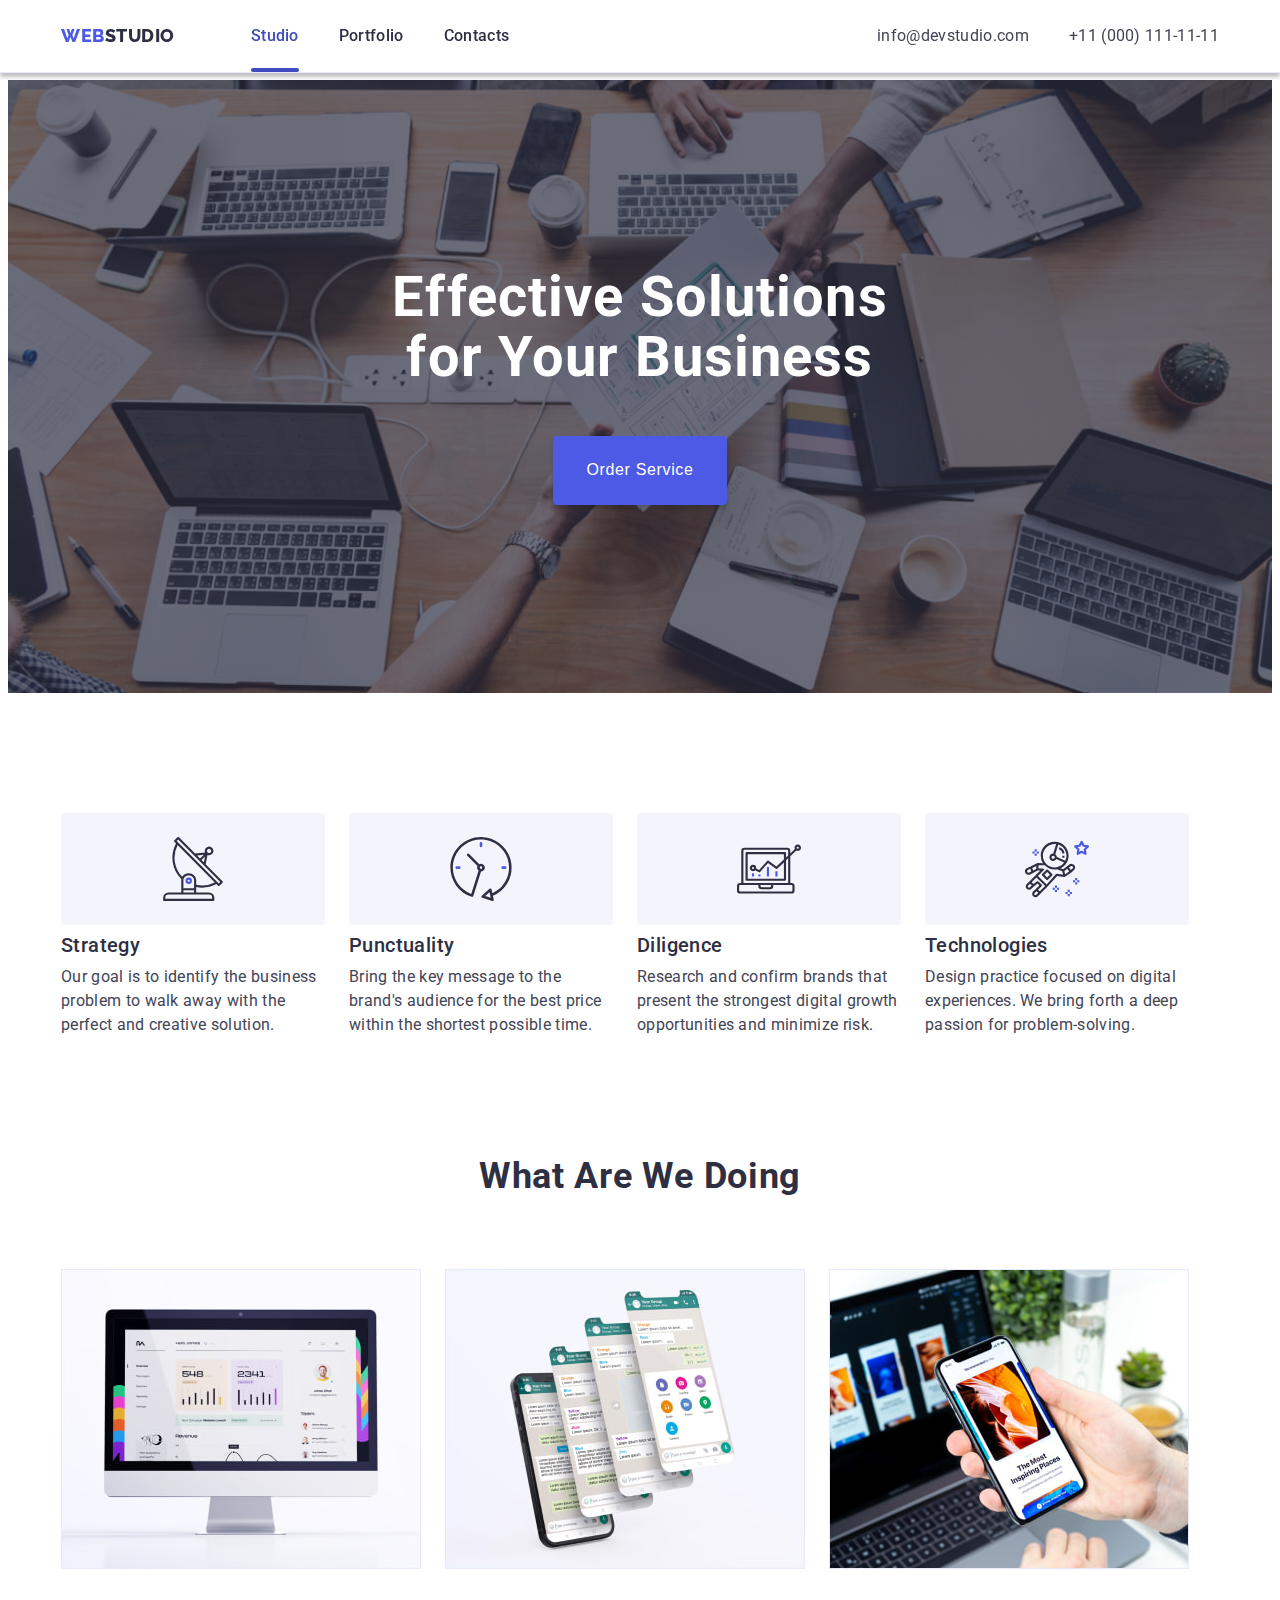
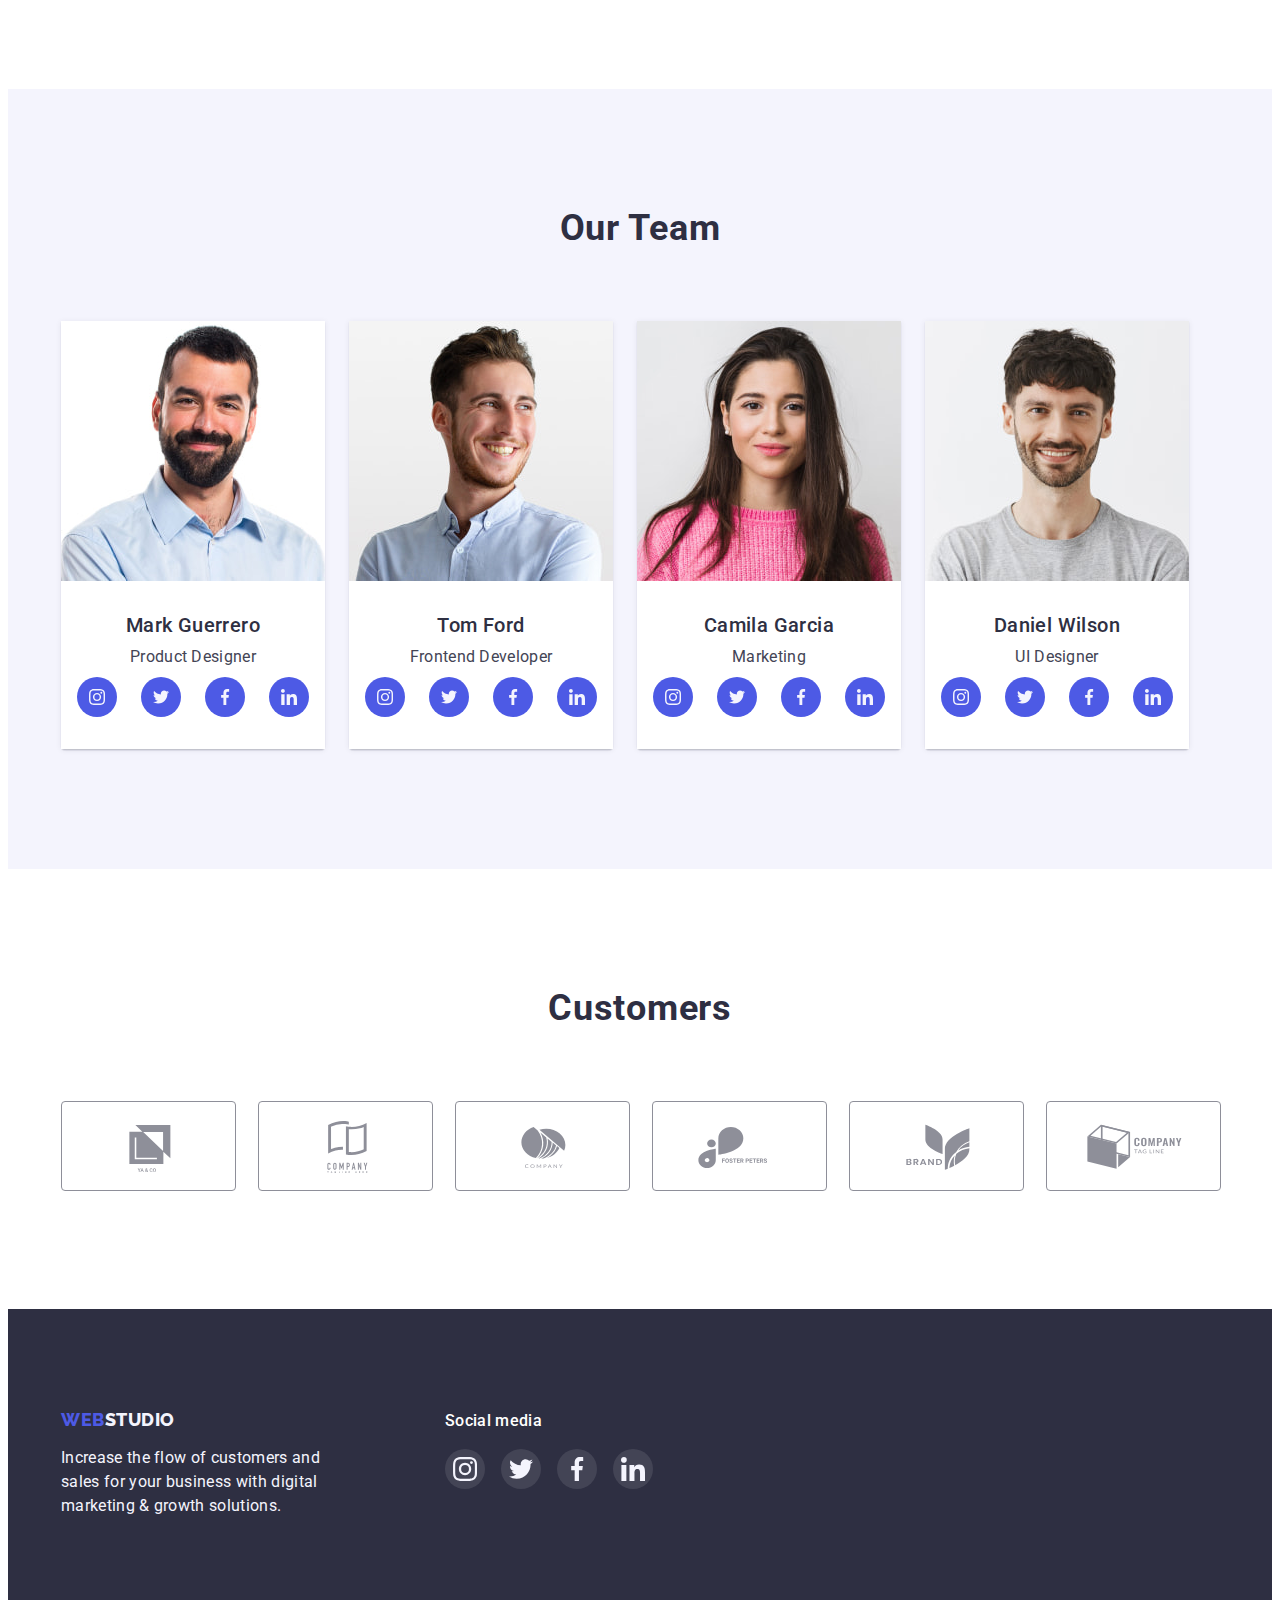
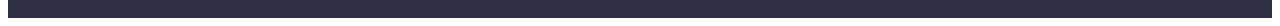
==== index.html @ 437fc079 "copy hw-05" ====
<!DOCTYPE html>
<html lang="en">

<head>
  <meta charset="UTF-8">
  <meta http-equiv="X-UA-Compatible" content="IE=edge">
  <meta name="viewport" content="width=device-width, initial-scale=1.0">
  <title>Web Studio</title>
  <link rel="preconnect" href="https://fonts.googleapis.com">
  <link rel="preconnect" href="https://fonts.gstatic.com" crossorigin>
  <link href="https://fonts.googleapis.com/css2?family=Raleway:wght@800&family=Roboto:wght@400;500;700;900&display=swap"
    rel="stylesheet">
  <link rel="stylesheet" href="https://cdnjs.cloudflare.com/ajax/libs/modern-normalize/1.1.0/modern-normalize.min.css"
    integrity="sha512-wpPYUAdjBVSE4KJnH1VR1HeZfpl1ub8YT/NKx4PuQ5NmX2tKuGu6U/JRp5y+Y8XG2tV+wKQpNHVUX03MfMFn9Q=="
    crossorigin="anonymous" referrerpolicy="no-referrer">
  <link rel="stylesheet" href="./css/styles.css">
</head>

<body>

  <!-- Header -->
  <header class="header main-shadow">
    <div class="header-wrap container">
      <nav class="header-nav">
        <a class="header-logo link" href="./index.html">Web<span class="header-logo-item">Studio</span></a>
        <ul class="header-list list">
          <li class="header-list-item"><a class="header-list-link link active" href="./index.html">Studio</a>
          </li>
          <li class="header-list-item"><a class="header-list-link link" href="./portfolio.html">Portfolio</a>
          </li>
          <li class="header-list-item"><a class="header-list-link link" href="">Contacts</a></li>
        </ul>
      </nav>
      <address class="header-address">
        <ul class="header-address-list list">
          <li class="header-address-item"><a class="header-address-link link"
              href="mailto:info@devstudio.com">info@devstudio.com</a></li>
          <li class="header-address-item"><a class="header-address-link link" href="tel:+110001111111">+11 (000)
              111-11-11</a>
          </li>
        </ul>
      </address>
    </div>
  </header>

  <!-- Main -->
  <main>

    <!-- Hero -->
    <section class="hero">
      <div class="container">
        <h1 class="hero-title">Effective Solutions for Your Business</h1>
        <button class="hero-btn" type="button" data-modal-open>Order Service</button>
      </div>
    </section>

    <!-- Features -->
    <section class="features">
      <div class="container">
        <h2 class="features-title vis-hidden">Features</h2>
        <ul class="features-list list">
          <li class="features-list-item">
            <div class="features-icon-wrap">
              <svg width="64" height="64" class="features-icon">
                <use href="./images/icons.svg#icon-antenna"></use>
              </svg>
            </div>
            <h3 class="features-list-title">Strategy</h3>
            <p class="features-list-text">Our goal is to identify the business problem to walk away with the perfect
              and creative solution.</p>
          </li>
          <li class="features-list-item">
            <div class="features-icon-wrap">
              <svg width="64" height="64" class="features-icon">
                <use href="./images/icons.svg#icon-clock"></use>
              </svg>
            </div>
            <h3 class="features-list-title">Punctuality</h3>
            <p class="features-list-text">Bring the key message to the brand's audience for the best price within
              the shortest possible time.</p>
          </li>
          <li class="features-list-item">
            <div class="features-icon-wrap">
              <svg width="64" height="64" class="features-icon">
                <use href="./images/icons.svg#icon-diagram"></use>
              </svg>
            </div>
            <h3 class="features-list-title">Diligence</h3>
            <p class="features-list-text">Research and confirm brands that present the strongest digital growth
              opportunities and minimize risk.</p>
          </li>
          <li class="features-list-item">
            <div class="features-icon-wrap">
              <svg width="64" height="64" class="features-icon">
                <use href="./images/icons.svg#icon-astronaut"></use>
              </svg>
            </div>
            <h3 class="features-list-title">Technologies</h3>
            <p class="features-list-text">Design practice focused on digital experiences. We bring forth a deep
              passion for problem-solving.</p>
          </li>
        </ul>
      </div>
    </section>

    <!-- WAWD -->
    <section class="wawd">
      <div class="container">
        <h2 class="wawd-title">What are we doing</h2>
        <ul class="wawd-list list">
          <li class="wawd-list-item"><img class="wawd-item-img" src="./images/computer.jpg" alt="computer" width="360">
          </li>
          <li class="wawd-list-item"><img class="wawd-item-img" src="./images/slides_screen.jpg" alt="slides_screen"
              width="360">
          </li>
          <li class="wawd-list-item"><img class="wawd-item-img" src="./images/phone.jpg" alt="phone" width="360"></li>
        </ul>
      </div>
    </section>

    <!-- Team -->
    <section class="team">
      <div class="container">
        <h2 class="team-title">Our Team</h2>
        <ul class="team-list list">
          <li class="team-item"><img class="team-item-img" src="./images/employee1.jpg" alt="employee1" width="264">
            <div class="team-item-wrap">
              <h3 class="team-item-title">Mark Guerrero</h3>
              <p class="team-item-text">Product Designer</p>
              <ul class="team-sn-list list">
                <li class="team-sn-item">
                  <a href="" class="team-sn-link link">
                    <svg width="16" height="16" class="team-sn-icon">
                      <use href="./images/icons.svg#icon-instagram"></use>
                    </svg>
                  </a>
                </li>
                <li class="team-sn-item">
                  <a href="" class="team-sn-link link">
                    <svg width="16" height="16" class="team-sn-icon">
                      <use href="./images/icons.svg#icon-twitter"></use>
                    </svg>
                  </a>
                </li>
                <li class="team-sn-item">
                  <a href="" class="team-sn-link link">
                    <svg width="16" height="16" class="team-sn-icon">
                      <use href="./images/icons.svg#icon-facebook"></use>
                    </svg>
                  </a>
                </li>
                <li class="team-sn-item">
                  <a href="" class="team-sn-link link">
                    <svg width="16" height="16" class="team-sn-icon">
                      <use href="./images/icons.svg#icon-linkedin"></use>
                    </svg>
                  </a>
                </li>
              </ul>
            </div>
          </li>
          <li class="team-item"><img class="team-item-img" src="./images/employee2.jpg" alt="employee2" width="264">
            <div class="team-item-wrap">
              <h3 class="team-item-title">Tom Ford</h3>
              <p class="team-item-text">Frontend Developer</p>
              <ul class="team-sn-list list">
                <li class="team-sn-item">
                  <a href="" class="team-sn-link link">
                    <svg width="16" height="16" class="team-sn-icon">
                      <use href="./images/icons.svg#icon-instagram"></use>
                    </svg>
                  </a>
                </li>
                <li class="team-sn-item">
                  <a href="" class="team-sn-link link">
                    <svg width="16" height="16" class="team-sn-icon">
                      <use href="./images/icons.svg#icon-twitter"></use>
                    </svg>
                  </a>
                </li>
                <li class="team-sn-item">
                  <a href="" class="team-sn-link link">
                    <svg width="16" height="16" class="team-sn-icon">
                      <use href="./images/icons.svg#icon-facebook"></use>
                    </svg>
                  </a>
                </li>
                <li class="team-sn-item">
                  <a href="" class="team-sn-link link">
                    <svg width="16" height="16" class="team-sn-icon">
                      <use href="./images/icons.svg#icon-linkedin"></use>
                    </svg>
                  </a>
                </li>
              </ul>
            </div>
          </li>
          <li class="team-item"><img class="team-item-img" src="./images/employee3.jpg" alt="employee3" width="264">
            <div class="team-item-wrap">
              <h3 class="team-item-title">Camila Garcia</h3>
              <p class="team-item-text">Marketing</p>
              <ul class="team-sn-list list">
                <li class="team-sn-item">
                  <a href="" class="team-sn-link link">
                    <svg width="16" height="16" class="team-sn-icon">
                      <use href="./images/icons.svg#icon-instagram"></use>
                    </svg>
                  </a>
                </li>
                <li class="team-sn-item">
                  <a href="" class="team-sn-link link">
                    <svg width="16" height="16" class="team-sn-icon">
                      <use href="./images/icons.svg#icon-twitter"></use>
                    </svg>
                  </a>
                </li>
                <li class="team-sn-item">
                  <a href="" class="team-sn-link link">
                    <svg width="16" height="16" class="team-sn-icon">
                      <use href="./images/icons.svg#icon-facebook"></use>
                    </svg>
                  </a>
                </li>
                <li class="team-sn-item">
                  <a href="" class="team-sn-link link">
                    <svg width="16" height="16" class="team-sn-icon">
                      <use href="./images/icons.svg#icon-linkedin"></use>
                    </svg>
                  </a>
                </li>
              </ul>
            </div>
          </li>
          <li class="team-item"><img class="team-item-img" src="./images/employee4.jpg" alt="employee4" width="264">
            <div class="team-item-wrap">
              <h3 class="team-item-title">Daniel Wilson</h3>
              <p class="team-item-text">UI Designer</p>
              <ul class="team-sn-list list">
                <li class="team-sn-item">
                  <a href="" class="team-sn-link link">
                    <svg width="16" height="16" class="team-sn-icon">
                      <use href="./images/icons.svg#icon-instagram"></use>
                    </svg>
                  </a>
                </li>
                <li class="team-sn-item">
                  <a href="" class="team-sn-link link">
                    <svg width="16" height="16" class="team-sn-icon">
                      <use href="./images/icons.svg#icon-twitter"></use>
                    </svg>
                  </a>
                </li>
                <li class="team-sn-item">
                  <a href="" class="team-sn-link link">
                    <svg width="16" height="16" class="team-sn-icon">
                      <use href="./images/icons.svg#icon-facebook"></use>
                    </svg>
                  </a>
                </li>
                <li class="team-sn-item">
                  <a href="" class="team-sn-link link">
                    <svg width="16" height="16" class="team-sn-icon">
                      <use href="./images/icons.svg#icon-linkedin"></use>
                    </svg>
                  </a>
                </li>
              </ul>
            </div>
          </li>
        </ul>
      </div>
    </section>

    <!-- Customers -->
    <section class="customers">
      <div class="container">
        <h2 class="customers-title">Customers</h2>
        <ul class="customers-list list">
          <li class="customers-item">
            <a href="" class="customers-link link">
              <svg width="104" height="56" class="customers-icon">
                <use href="./images/icons.svg#icon-customer1"></use>
              </svg>
            </a>
          </li>
          <li class="customers-item">
            <a href="" class="customers-link link">
              <svg width="104" height="56" class="customers-icon">
                <use href="./images/icons.svg#icon-customer2"></use>
              </svg>
            </a>
          </li>
          <li class="customers-item">
            <a href="" class="customers-link link">
              <svg width="104" height="56" class="customers-icon">
                <use href="./images/icons.svg#icon-customer3"></use>
              </svg>
            </a>
          </li>
          <li class="customers-item">
            <a href="" class="customers-link link">
              <svg width="104" height="56" class="customers-icon">
                <use href="./images/icons.svg#icon-customer4"></use>
              </svg>
            </a>
          </li>
          <li class="customers-item">
            <a href="" class="customers-link link">
              <svg width="104" height="56" class="customers-icon">
                <use href="./images/icons.svg#icon-customer5"></use>
              </svg>
            </a>
          </li>
          <li class="customers-item">
            <a href="" class="customers-link link">
              <svg width="104" height="56" class="customers-icon">
                <use href="./images/icons.svg#icon-customer6"></use>
              </svg>
            </a>
          </li>
        </ul>
      </div>
    </section>
  </main>

  <!-- Footer -->
  <footer class="footer">
    <div class="container footer-container">
      <div class="footer-wrap">
        <a class="footer-logo link" href="./index.html">Web<span class="footer-logo-item">Studio</span></a>
        <p class="footer-text">Increase the flow of customers and sales for your business with digital marketing &
          growth
          solutions.</p>
      </div>
      <div class="footer-sn">
        <p class="footer-sn-title">Social media</p>
        <ul class="footer-sn-list list">
          <li class="footer-sn-item">
            <a href="" class="footer-sn-link link">
              <svg width="24" height="24" class="footer-sn-icon">
                <use href="./images/icons.svg#icon-instagram"></use>
              </svg>
            </a>
          </li>
          <li class="footer-sn-item">
            <a href="" class="footer-sn-link link">
              <svg width="24" height="24" class="footer-sn-icon">
                <use href="./images/icons.svg#icon-twitter"></use>
              </svg>
            </a>
          </li>
          <li class="footer-sn-item">
            <a href="" class="footer-sn-link link">
              <svg width="24" height="24" class="footer-sn-icon">
                <use href="./images/icons.svg#icon-facebook"></use>
              </svg>
            </a>
          </li>
          <li class="footer-sn-item">
            <a href="" class="footer-sn-link link">
              <svg width="24" height="24" class="footer-sn-icon">
                <use href="./images/icons.svg#icon-linkedin"></use>
              </svg>
            </a>
          </li>
        </ul>
      </div>
    </div>
  </footer>

  <!-- Modal -->
  <div class="backdrop is-hidden" data-modal>
    <div class="modal">
      <button type="button" class="close-btn" data-modal-close>
        <svg width="8" height="8" class="close-btn-icon">
          <use href="./images/icons.svg#icon-close-btn"></use>
        </svg>
      </button>
    </div>
  </div>
  <script src="./js/modal.js"></script>
</body>

</html>
---- css/styles.css ----
:root {
    --color-iris: #4d5ae5;
    --color-ocean: #404bbf;
    --color-green: #31d0aa;
    --color-slate: #434455;
    --color-light-slate: #8e8f99;
    --color-cornflower: #e7e9fc;
    --color-cloud: #f4f4fd;
    --color-grey: #2e2f42;
    --color-white: #ffffff;
    --color-dairy: #fcfcfc;
    --tr-duration: 250ms;
    --tr-timing-function: cubic-bezier(0.4, 0, 0.2, 1);
}

/*------------Patterns-----------*/
h1, h2, h3, h4, h5, p {
    margin: 0;
}

ul {
    padding-left: 0;
    margin: 0;
}

img {
    display: block;
    max-width: 100%;
    height: auto;
}

body {
    font-family: 'Roboto', sans-serif;
    color: var(--color-slate);
    padding-top: 72px
}

.link {
    text-decoration: none;
}

.list {
    list-style: none;
}

.main-shadow {
    box-shadow: 0px 4px 4px rgba(0, 0, 0, 0.25);
}

.container {
    max-width: 1158px;
    padding-left: 15px;
    padding-right: 15px;
    margin-left: auto;
    margin-right: auto;
}

.vis-hidden {
    position: absolute;
    width: 1px;
    height: 1px;
    margin: -1px;
    border: 0;
    padding: 0;
    white-space: nowrap;
    clip-path: inset(100%);
    clip: rect(0 0 0 0);
    overflow: hidden;
}

.section {
    padding-top: 120px;
    padding-bottom: 120px;
}

/*----------Header----------*/
.header {
    border-bottom: 1px solid var(--color-cornflower);
    position: fixed;
    width: 100%;
    min-height: 72px;
    top: 0;
    left: 0;
    z-index: 99;
    background-color: var(--color-white);
}

.header-wrap {
    display: flex;
    justify-content: space-between;
    align-items: center;
}

.header-nav {
    display: flex;
    align-items: center;
}

.header-logo,
.footer-logo {
    font-family: 'Raleway', sans-serif;
    font-style: normal;
    font-weight: 800;
    font-size: 18px;
    line-height: 1.17;
    letter-spacing: 0.03em;
    text-transform: uppercase;
    color: var(--color-iris);
}

.header-logo {
    margin-right: 76px;
    padding-top: 24px;
    padding-bottom: 24px;
}

.header-logo-item {
    color: var(--color-grey);
}

.header-list {
    display: flex;
    gap: 40px;    
}

.header-list-link {
    position: relative;
    display: block;
    padding-top: 24px;
    padding-bottom: 24px;    
    font-weight: 500;
    font-size: 16px;
    line-height: 1.5;
    letter-spacing: 0.02em;
    color: var(--color-grey);
    transition: color var(--tr-duration) var(--tr-timing-function);
}

.header-list-link:hover,
.header-list-link:focus,
.header-address-link:hover,
.header-address-link:focus {
    color: var(--color-ocean);
}

.active {
    color: var(--color-ocean);
}

.active::after {
    content: "";
    position: absolute;
    display: block;
    margin-top: 20px;
    width: 100%;
    height: 4px;
    border-radius: 2px;
    background-color: var(--color-ocean);
}

.header-address {
    font-style: normal
}

.header-address-list {
    display: flex;
    margin-right: auto;
}

.header-address-item:not(:last-child) {
    margin-right: 40px;
}

.header-address-link {
    padding-top: 24px;
    padding-bottom: 24px;
    font-weight: 400;
    font-size: 16px;
    line-height: 1.5;
    letter-spacing: 0.02em;
    color: var(--color-slate);
    transition: color var(--tr-duration) var(--tr-timing-function);
}

/*----------Buttons----------*/
.hero-btn,
.filter-btn {
    font-style: normal;
    font-weight: 500;
    font-size: 16px;
    line-height: 1.5;    
    letter-spacing: 0.04em;
    cursor: pointer;
    border-radius: 4px;
}

.hero-btn {
    padding: 16px 32px;
    min-width: 169px;
    min-height: 69px;
    color: var(--color-white);
    background-color: var(--color-iris);
    box-shadow: 0px 4px 4px rgba(0, 0, 0, 0.15);
    border: 1px solid transparent;
    transition: background-color var(--tr-duration) var(--tr-timing-function);
}

.hero-btn:hover,
.hero-btn:focus {
    background-color: var(--color-ocean);
}

.filter-btn {
    color: var(--color-iris);
    background-color: var(--color-cloud);
    border: 1px solid var(--color-cornflower);
    padding: 12px 24px;
    transition-property: color, background-color, box-shadow, border-color;
    transition-duration: var(--tr-duration);
    transition-timing-function: var(--tr-timing-function);
}

.filter-btn:hover,
.filter-btn:focus {
    color: var(--color-white);
    background-color: var(--color-ocean);
    box-shadow: 0px 3px 1px rgba(0, 0, 0, 0.1), 0px 2px 1px rgba(0, 0, 0, 0.08), 0px 2px 2px rgba(0, 0, 0, 0.12);
    border-color: var(--color-ocean);
}

/*----------Hero----------*/

.hero {
    padding-top: 188px;
    padding-bottom: 188px;
    text-align: center;
    max-width: 1440px;
    margin-left: auto;
    margin-right: auto;
    background-color: var(--color-grey);    
    background-image: linear-gradient(rgba(46, 47, 66, 0.7),
    rgba(46, 47, 66, 0.7)), url(../images/people-office.jpg);
    background-repeat: no-repeat;
    background-position: center;
    background-size: cover;
}

.hero-title {
    margin: auto;
    margin-bottom: 48px;   
    max-width: 496px;
    max-height: 120px;
    font-size: 56px;
    line-height: 1.07;
    letter-spacing: 0.02em;
    color: var(--color-white);
}

/*----------Features----------*/
.features {
    padding-top: 120px;
    padding-bottom: 120px;
}

.features-list {
    display: flex;
}

.features-list-item:not(:last-child) {
    margin-right: 24px;
}

.features-icon-wrap {
    height: 112px;
    margin-bottom: 8px;
    background-color: var(--color-cloud);
    border-radius: 4px;
    display: flex;
    align-items: center;
    justify-content: center;
}

.features-list-title {
    margin-bottom: 8px;
    font-weight: 500;
    font-size: 20px;
    line-height: 1.2;
    letter-spacing: 0.02em;
    color: var(--color-grey);
}

.features-list-text {
    max-width: 264px;
    font-size: 16px;
    line-height: 1.5;
    letter-spacing: 0.02em;
}

/*----------WAWD----------*/
.wawd-title,
.team-title,
.customers-title {
    margin-bottom: 72px;
    font-size: 36px;
    line-height: 1.11;
    text-align: center;
    letter-spacing: 0.02em;
    text-transform: capitalize;
    color: var(--color-grey);
}

.wawd {
    padding-bottom: 120px;
}

.wawd-list {
    display: flex;
}

.wawd-list-item:not(:last-child) {
    margin-right: 24px;
}

/*----------Team----------*/
.team {
    padding-top: 120px;
    padding-bottom: 120px;
    background-color: var(--color-cloud);    
}

.team-list {
    display: flex;
}

.team-item {
    box-shadow: 0px 1px 6px rgba(46, 47, 66, 0.08), 0px 1px 1px rgba(46, 47, 66, 0.16), 0px 2px 1px rgba(46, 47, 66, 0.08);
    border-radius: 0px 0px 4px 4px;
}
.team-item:not(:last-child) {
    margin-right: 24px;
}

.team-item-wrap {
    padding: 32px 0;
    background-color: var(--color-white);
}

.team-item-title {
    margin-bottom: 8px;

    font-weight: 500;
    font-size: 20px;
    line-height: 1.2;
    text-align: center;
    letter-spacing: 0.02em;
    color: var(--color-grey);
}

.team-item-text {
    font-size: 16px;
    line-height: 1.5;
    text-align: center;
    letter-spacing: 0.02em;
    margin-bottom: 8px;
}

.team-sn-list {
    display: flex;
    justify-content: center;
    gap: 24px;
}

.team-sn-item {
    width: 40px;
    height: 40px;
}

.team-sn-link {
    width: 100%;
    height: 100%;
    border-radius: 50%;
    background-color: var(--color-iris);
    display: flex;
    align-items: center;
    justify-content: center;
    color: var(--color-cloud);
    transition: background-color var(--tr-duration) var(--tr-timing-function);
}

.team-sn-link:hover,
.team-sn-link:focus {
    background-color: var(--color-ocean)
}

.team-sn-icon {
    fill: currentColor;
}

/*----------Customers----------*/
.customers {
    padding-top: 120px;
    padding-bottom: 120px;
}

.customers-list {
    display: flex;
    justify-content: center;
    gap: 24px;
}

.customers-item {
    width: calc((100% - 120px) / 6);
    height: 88px;
}

.customers-link {
    width: 100%;
    height: 100%;
    display: flex;
    align-items: center;
    justify-content: center;    
    border: 1px solid var(--color-light-slate);
    border-radius: 4px;
    color: var(--color-light-slate);
    transition: border-color var(--tr-duration) var(--tr-timing-function);
}

.customers-link:hover,
.customers-link:focus {
    border-color: var(--color-ocean);
} 
.customers-link .customers-icon {
    transition: color var(--tr-duration) var(--tr-timing-function);
}

.customers-link:hover .customers-icon, 
.customers-link:focus .customers-icon {
    color: var(--color-ocean)
}

.customers-icon {
    fill: currentColor;
}

/*----------Portfolio----------*/
.portfolio {  
    padding-top: 96px;
    padding-bottom: 120px;
}

.portfolio-filter-list {
    display: flex;
    justify-content: center;
    margin-bottom: 72px;
}

.portfolio-filter-item:not(:last-child) {
    margin-right: 24px;
}

.portfolio-list {
    display: flex;
    flex-wrap: wrap;
    column-gap: 24px;
    row-gap: 48px;
}

.portfolio-item {
    width: calc((100% - 48px) / 3);
    background-color: var(--color-white);
    
}
.portfolio-item-link {
    display: block;

    transition: box-shadow var(--tr-duration) var(--tr-timing-function);
    
}

.portfolio-item-link:hover,
.portfolio-item-link:focus {
    box-shadow: 0px 1px 6px rgba(46, 47, 66, 0.08),
    0px 1px 1px rgba(46, 47, 66, 0.16),
    0px 2px 1px rgba(46, 47, 66, 0.08);
}

.portfolio-cover-wrap {
    position: relative;
    overflow: hidden;
}

.portfolio-item-link:hover .portfolio-cover-text-wrap {
    transform: translateY(0);    
}

.portfolio-cover-text-wrap{
    position: absolute;
    top: 0;
    left: 0;
    padding-top: 40px;
    padding-right: 32px;
    padding-left: 32px;
    width: 100%;
    height: 100%;
    background-color: var(--color-iris);
    transform: translateY(100%);
    transition: transform var(--tr-duration) var(--tr-timing-function);
}
.portfolio-cover-text {
    font-weight: 400;
    font-size: 16px;
    line-height: 1.5;
    letter-spacing: 0.02em;
    color: var(--color-cloud);
}

.portfolio-item-wrap {
    padding: 32px 16px;
    border-left: 1px solid var(--color-cornflower);
    border-right: 1px solid var(--color-cornflower);
    border-bottom: 1px solid var(--color-cornflower);
}

.portfolio-item-title {
    margin-bottom: 8px;
    font-weight: 500;
    font-size: 20px;
    line-height: 1.2;
    letter-spacing: 0.02em;
    color: var(--color-grey);
}

.portfolio-item-text {
    font-size: 16px;
    line-height: 1.5;
    letter-spacing: 0.02em;
    color: var(--color-slate);
}

/*----------Footer----------*/
.footer {    
    background-color: var(--color-grey);
    padding: 100px 0;
}
.footer-container {
    display: flex;
}

.footer-wrap {
    max-width: 264px;
    margin-right: 120px;
}

.footer-logo-item {
    color: var(--color-cloud);
}

.footer-text {
    margin-top: 16px;
    font-size: 16px;
    line-height: 1.5;
    letter-spacing: 0.02em;
    color: var(--color-cloud);
}

.footer-sn-title {
    margin-bottom: 16px;
    font-weight: 500;
    font-size: 16px;
    line-height: 1.5;
    letter-spacing: 0.02em;
    color: var(--color-white);
}

.footer-sn-list {
    display: flex;
    justify-content: center;
    gap: 16px;
}

.footer-sn-item {
    width: 40px;
    height: 40px;
}

.footer-sn-link {
    width: 100%;
    height: 100%;
    border-radius: 50%;
    background-color: rgba(255, 255, 255, 0.1);;
    display: flex;
    align-items: center;
    justify-content: center;
    color: var(--color-cloud);

    transition: background-color var(--tr-duration) var(--tr-timing-function);
}

.footer-sn-link:hover,
.footer-sn-link:focus {
    background-color: var(--color-green)
}

.footer-sn-icon {
    fill: currentColor;
}

/*----------Modal----------*/
.backdrop {
    position: fixed;
    z-index: 100;
    top: 0;
    width: 100%;
    height: 100%;
    opacity: 1;
    background-color: rgba(46, 47, 66, 0.4);
    transition: opacity var(--tr-duration) var(--tr-timing-function),
    visibility var(--tr-duration) var(--tr-timing-function);
}
.modal {
    width: 408px;
    min-height: 576px;
    background-color: var(--color-dairy);
    box-shadow: 0px 1px 1px rgba(0, 0, 0, 0.14), 0px 1px 3px rgba(0, 0, 0, 0.12), 0px 2px 1px rgba(0, 0, 0, 0.2);
    border-radius: 4px;
    padding: 24px;
    position: relative;
    top: 50%;
    left: 50%;
    transform: translate(-50%, -50%) scale(1);
    transition: transform var(--tr-duration) var(--tr-timing-function);
}

.backdrop.is-hidden .modal {
    transform: translate(-50%, -50%) scale(0);
}

.close-btn {
    display: flex;
    align-items: center;
    justify-content: center;
    position: absolute;
    width: 24px;
    height: 24px;
    right: 24px;
    top: 24px;
    background-color: var(--color-cornflower);
    border: 1px solid rgba(0, 0, 0, 0.1);
    border-radius: 50%;
    cursor: pointer;
    transition: backgroundcolor var(--tr-duration) var(--tr-timing-function);
}
.close-btn:hover,
.close-btn:focus {
    background-color: var(--color-ocean);
}

.is-hidden{
    opacity: 0;
    visibility: hidden;
    pointer-events: none;
}
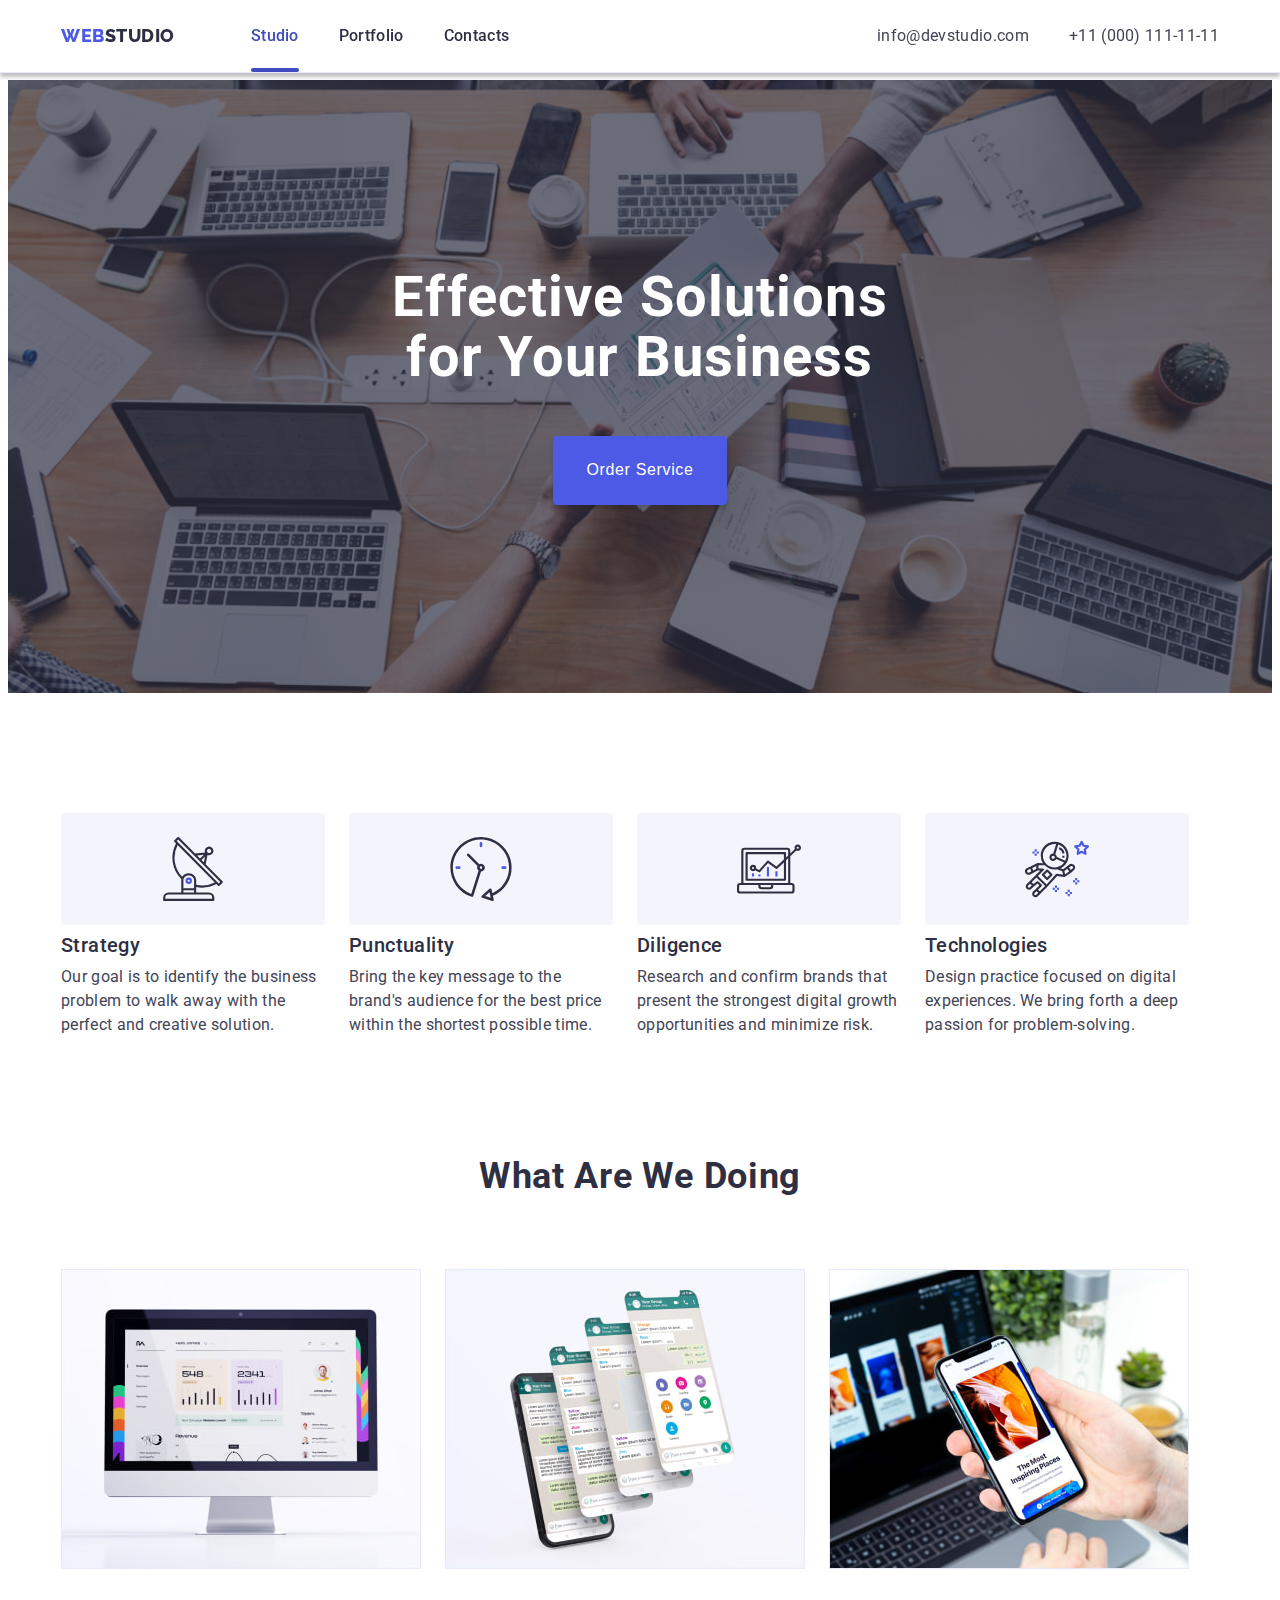
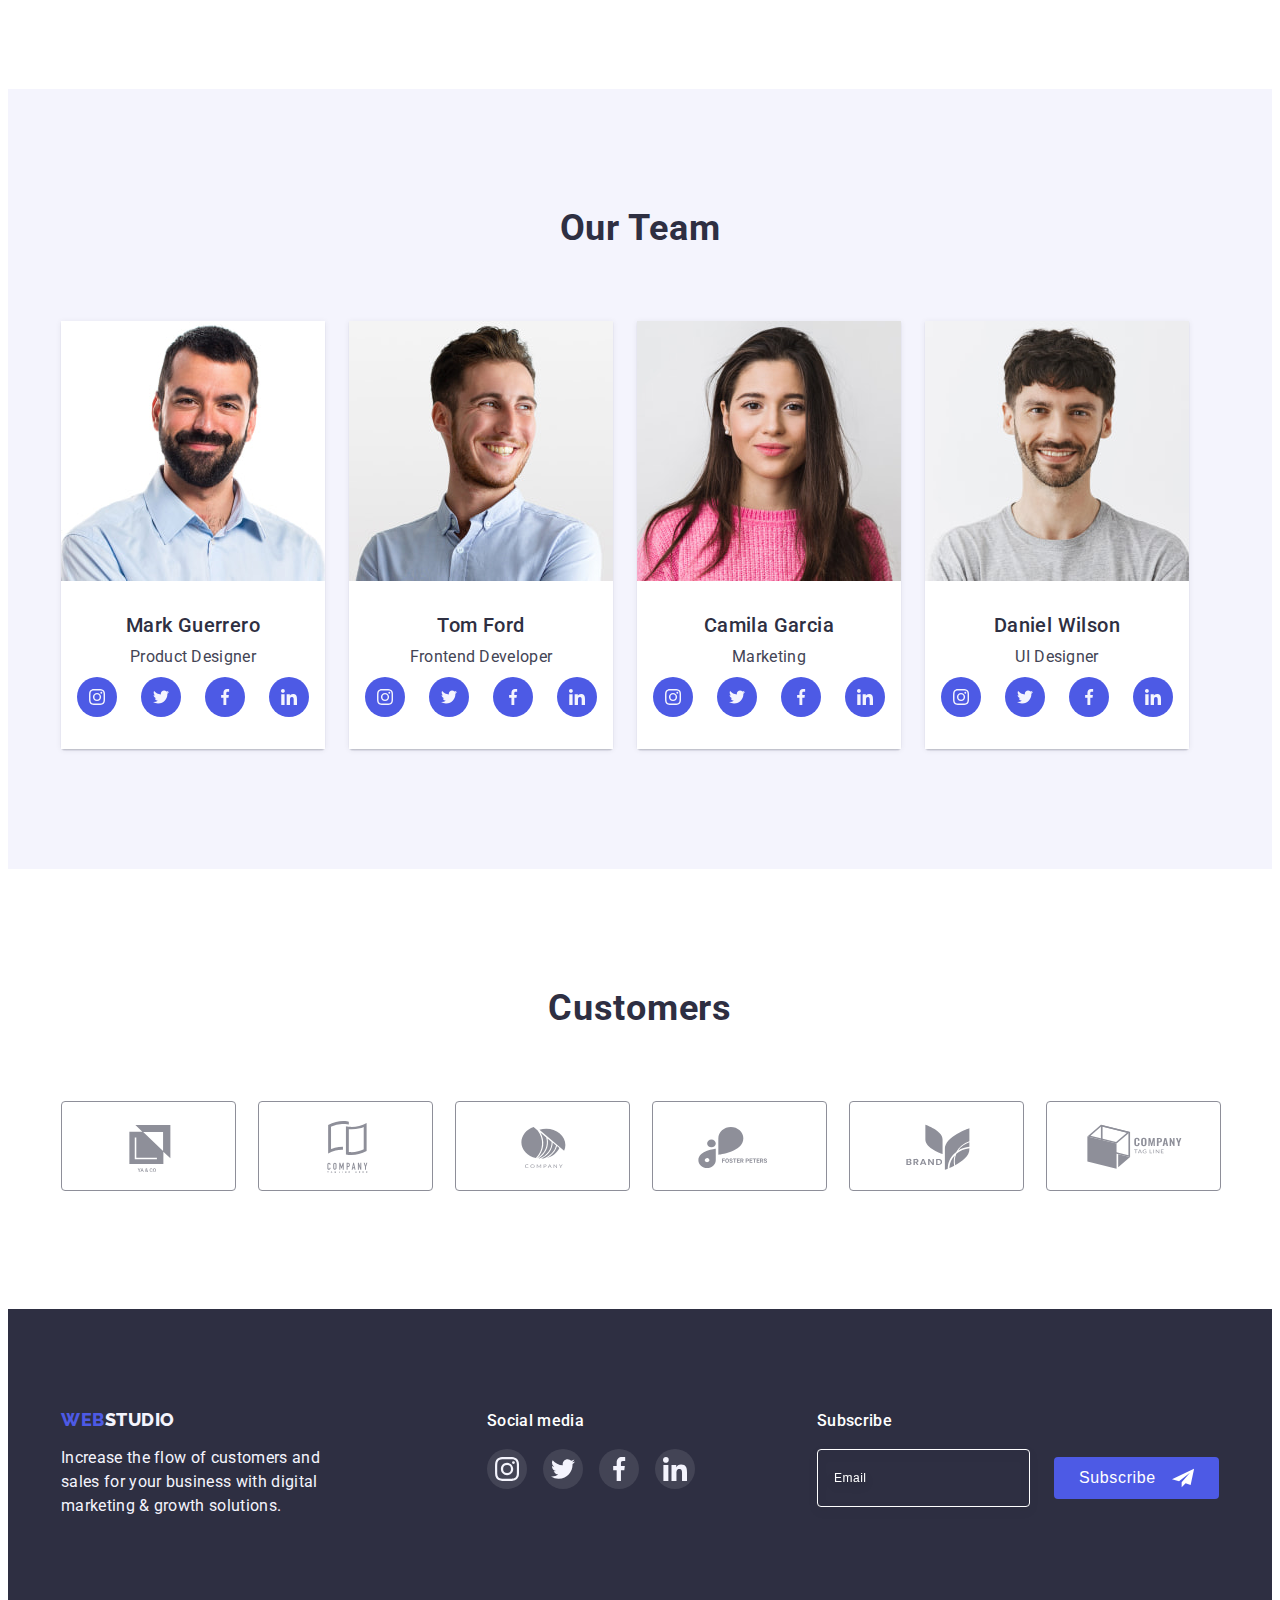
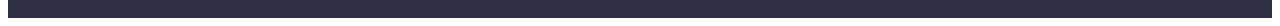
==== commit a49cd71b: "adding modal and footer inputs" ====
--- a/index.html
+++ b/index.html
@@ -365,6 +365,17 @@
           </li>
         </ul>
       </div>
+      <div class="footer-subs">
+        <p class="footer-subs-title">Subscribe</p>
+        <form class="footer-form">
+          <input type="email" class="footer-input" name="user_email" placeholder="Email" required>
+          <button type="submit" class="subs-btn">Subscribe
+            <svg class="footer-icon" width="24" height="24">
+              <use href="./images/icons.svg#icon-subscribe"></use>
+            </svg>
+          </button>
+        </form>
+      </div>
     </div>
   </footer>
 
@@ -376,6 +387,59 @@
           <use href="./images/icons.svg#icon-close-btn"></use>
         </svg>
       </button>
+      <p class="modal-title">Leave your contacts and we will call you back</p>
+      <form class="modal-form">
+        <div class="modal-field">
+          <label class="modal-label">
+            <span class="modal-label-text">Name</span>
+            <div class="modal-input-wrap">
+              <input type="text" class="modal-input" name="user_name" required minlength="2" maxlength="50">
+              <svg class="modal-input-icon person" width="18" height="18">
+                <use href="./images/icons.svg#icon-person"></use>
+              </svg>
+            </div>
+          </label>
+        </div>
+        <div class="modal-field">
+          <label class="modal-label">
+            <span class="modal-label-text">Phone</span>
+            <div class="modal-input-wrap">
+              <input type="tel" class="modal-input" name="user_phone" required>
+              <svg class="modal-input-icon" width="18" height="24">
+                <use href="./images/icons.svg#icon-phone"></use>
+              </svg>
+            </div>
+          </label>
+        </div>
+        <div class="modal-field">
+          <label class="modal-label">
+            <span class="modal-label-text">Email</span>
+            <div class="modal-input-wrap">
+              <input type="email" class="modal-input" name="user_email" required>
+              <svg class="modal-input-icon" width="18" height="24">
+                <use href="./images/icons.svg#icon-email"></use>
+              </svg>
+            </div>
+          </label>
+        </div>
+        <div class="modal-field-textarea">
+          <label class="modal-label">
+            <span class="modal-label-text">Comment</span>
+            <textarea class="modal-textarea" name="user_comment" placeholder="Text input"></textarea>
+          </label>
+        </div>
+        <div class="modal-field-check">
+          <input class="modal-input-check vis-hidden" id="privacy" name="user-privacy" type="checkbox" value="true" />
+          <label class="modal-label check-text" for="privacy">
+            <span>
+              <svg class="check-icon" width="10" height="8">
+                <use href="./images/icons.svg#icon-check"></use>
+              </svg>
+            </span> I accept the terms and conditions of the <a href="" class="modal-check-link">Privacy
+              Policy</a></label>
+        </div>
+        <button type="submit" class="send-btn">Send</button>
+      </form>
     </div>
   </div>
   <script src="./js/modal.js"></script>
--- a/css/styles.css
+++ b/css/styles.css
@@ -184,7 +184,9 @@
 
 /*----------Buttons----------*/
 .hero-btn,
-.filter-btn {
+.filter-btn,
+.send-btn,
+.subs-btn {
     font-style: normal;
     font-weight: 500;
     font-size: 16px;
@@ -192,21 +194,25 @@
     letter-spacing: 0.04em;
     cursor: pointer;
     border-radius: 4px;
-}
-
-.hero-btn {
-    padding: 16px 32px;
-    min-width: 169px;
-    min-height: 69px;
     color: var(--color-white);
     background-color: var(--color-iris);
+    padding: 16px 32px;
+}
+
+.hero-btn {
+    min-width: 169px;
+    min-height: 69px;    
     box-shadow: 0px 4px 4px rgba(0, 0, 0, 0.15);
     border: 1px solid transparent;
     transition: background-color var(--tr-duration) var(--tr-timing-function);
 }
 
 .hero-btn:hover,
-.hero-btn:focus {
+.hero-btn:focus,
+.send-btn:hover,
+.send-btn:focus,
+.subs-btn:hover,
+.subs-btn:focus {
     background-color: var(--color-ocean);
 }
 
@@ -226,6 +232,37 @@
     background-color: var(--color-ocean);
     box-shadow: 0px 3px 1px rgba(0, 0, 0, 0.1), 0px 2px 1px rgba(0, 0, 0, 0.08), 0px 2px 2px rgba(0, 0, 0, 0.12);
     border-color: var(--color-ocean);
+}
+
+.close-btn {
+    display: flex;
+    align-items: center;
+    justify-content: center;
+    position: absolute;
+    width: 24px;
+    height: 24px;
+    right: 24px;
+    top: 24px;
+    background-color: var(--color-cornflower);
+    border: 1px solid rgba(0, 0, 0, 0.1);
+    border-radius: 50%;
+    cursor: pointer;
+    transition: background-color var(--tr-duration) var(--tr-timing-function);
+}
+
+.close-btn:hover,
+.close-btn:focus {
+    background-color: var(--color-ocean);
+}
+
+.send-btn {
+    min-height: 56px;
+    min-width: 169px;
+    display: block;
+    margin: 0 auto;
+    box-shadow: 0px 4px 4px rgba(0, 0, 0, 0.15);
+    border: 1px solid transparent;
+    transition: background-color var(--tr-duration) var(--tr-timing-function);
 }
 
 /*----------Hero----------*/
@@ -544,6 +581,7 @@
 }
 .footer-container {
     display: flex;
+    justify-content: space-between;
 }
 
 .footer-wrap {
@@ -563,7 +601,8 @@
     color: var(--color-cloud);
 }
 
-.footer-sn-title {
+.footer-sn-title,
+.footer-subs-title {
     margin-bottom: 16px;
     font-weight: 500;
     font-size: 16px;
@@ -592,7 +631,6 @@
     align-items: center;
     justify-content: center;
     color: var(--color-cloud);
-
     transition: background-color var(--tr-duration) var(--tr-timing-function);
 }
 
@@ -603,6 +641,57 @@
 
 .footer-sn-icon {
     fill: currentColor;
+}
+
+.footer-subs {
+    margin-left: 80px;
+}
+
+.footer-form {
+    display: flex;
+    justify-content: center;
+    align-items: center;
+}
+
+.footer-input {
+    width: 100%;
+    height: 40px;
+    border: 1px solid var(--color-white);
+    filter: drop-shadow(0px 4px 4px rgba(0, 0, 0, 0.15));
+    border-radius: 4px;
+    background-color: transparent;
+    outline: transparent;
+    padding: 8px 16px;
+    margin-right: 24px;
+    transition: border var(--tr-duration) var(--tr-timing-function)
+}
+
+.footer-input::placeholder {
+    font-size: 12px;
+    line-height: 2;
+    letter-spacing: 0.04em;
+    color: var(--color-white);    
+}
+
+.footer-input:hover,
+.footer-input:focus {
+    border: 1px solid var(--color-iris);
+}
+
+.subs-btn {
+    padding: 8px 24px;
+    min-height: 40px;
+    min-width: 165px;
+    display: flex;
+    justify-content: center;
+    align-self: center;
+    border: 1px solid transparent;
+    transition: background-color var(--tr-duration) var(--tr-timing-function);
+}
+
+.footer-icon {
+    margin-left: 16px;
+    fill: var(--color-white);
 }
 
 /*----------Modal----------*/
@@ -623,7 +712,7 @@
     background-color: var(--color-dairy);
     box-shadow: 0px 1px 1px rgba(0, 0, 0, 0.14), 0px 1px 3px rgba(0, 0, 0, 0.12), 0px 2px 1px rgba(0, 0, 0, 0.2);
     border-radius: 4px;
-    padding: 24px;
+    padding: 72px 24px 24px 24px;
     position: relative;
     top: 50%;
     left: 50%;
@@ -635,28 +724,137 @@
     transform: translate(-50%, -50%) scale(0);
 }
 
-.close-btn {
-    display: flex;
-    align-items: center;
-    justify-content: center;
-    position: absolute;
-    width: 24px;
-    height: 24px;
-    right: 24px;
-    top: 24px;
-    background-color: var(--color-cornflower);
-    border: 1px solid rgba(0, 0, 0, 0.1);
-    border-radius: 50%;
-    cursor: pointer;
-    transition: backgroundcolor var(--tr-duration) var(--tr-timing-function);
-}
-.close-btn:hover,
-.close-btn:focus {
-    background-color: var(--color-ocean);
-}
-
 .is-hidden{
     opacity: 0;
     visibility: hidden;
     pointer-events: none;
+}
+
+.modal-title {
+    margin-bottom: 16px;
+    font-weight: 500;
+    font-size: 16px;
+    line-height: 1.5;
+    text-align: center;
+    letter-spacing: 0.02em;
+    color: var(--color-grey)
+}
+
+.modal-input-wrap {
+    position: relative;
+}
+
+.modal-input-icon {
+    position: absolute;
+    left: 16px;
+    top: 50%;
+    transform: translateY(-50%);
+}
+
+.person {
+    top: 50%;
+    transform: translateY(-50%);
+}
+
+.modal-field {
+    margin-bottom: 8px;
+}
+
+.modal-label,
+.modal-label-text {
+    font-size: 12px;
+    line-height: 1.17;
+    letter-spacing: 0.04em;
+    color: var(--color-light-slate);
+}
+
+.modal-label-text {
+    display: inline-block;
+    margin-bottom: 4px;
+}
+
+.modal-input,
+.modal-textarea {
+    width: 100%;
+    height: 40px;
+    border: 1px solid rgba(46, 47, 66, 0.4);
+    border-radius: 4px;
+    padding-left: 38px;
+    outline: transparent;
+    transition: border var(--tr-duration) var(--tr-timing-function)
+}
+
+.modal-input:hover,
+.modal-input:focus,
+.modal-textarea:hover,
+.modal-textarea:focus {
+    border: 1px solid var(--color-iris);
+}
+
+.modal-input:hover+.modal-input-icon,
+.modal-input:focus+.modal-input-icon {
+    transition: fill var(--tr-duration) var(--tr-timing-function);
+}
+.modal-input:hover + .modal-input-icon,
+.modal-input:focus + .modal-input-icon {
+    fill: var(--color-iris);
+}
+
+.modal-textarea {
+    height: 120px;
+    background-color: transparent;
+    resize: none;
+    padding: 8px 16px;
+}
+
+.modal-textarea::placeholder {
+    font-size: 12px;
+    line-height: 1.17;
+    letter-spacing: 0.04em;
+    color: rgba(46, 47, 66, 0.4);
+}
+
+.modal-field-check {
+    margin-top: 16px;
+    margin-bottom: 24px;
+}
+
+.check-text {
+    display: flex;
+    align-items: center;
+    gap: 8px;
+}
+
+.check-text span {
+    width: 16px;
+    height: 16px;
+    border-radius: 2px;
+    border: 1px solid rgba(46, 47, 66, 0.4);
+    display: flex;
+    align-items: center;
+    justify-content: center;
+    fill: transparent;
+    transition-property: background-color, border-color, fill;
+    transition-duration:  var(--tr-duration);
+    transition-timing-function: var(--tr-timing-function);
+}
+
+.modal-input-check:checked + .check-text span {
+    background-color: var(--color-ocean);
+    border-color: var(--color-ocean);
+    fill: var(--color-white);
+}
+
+.modal-input-check:hover + .check-text span,
+.modal-input-check:focus + .check-text span {
+    border-color: var(--color-ocean);   
+}
+
+.modal-check-link {
+    transition: color var(--tr-duration) var(--tr-timing-function);
+}
+
+.modal-check-link:hover,
+.modal-check-link:focus {
+    color: var(--color-iris);
 }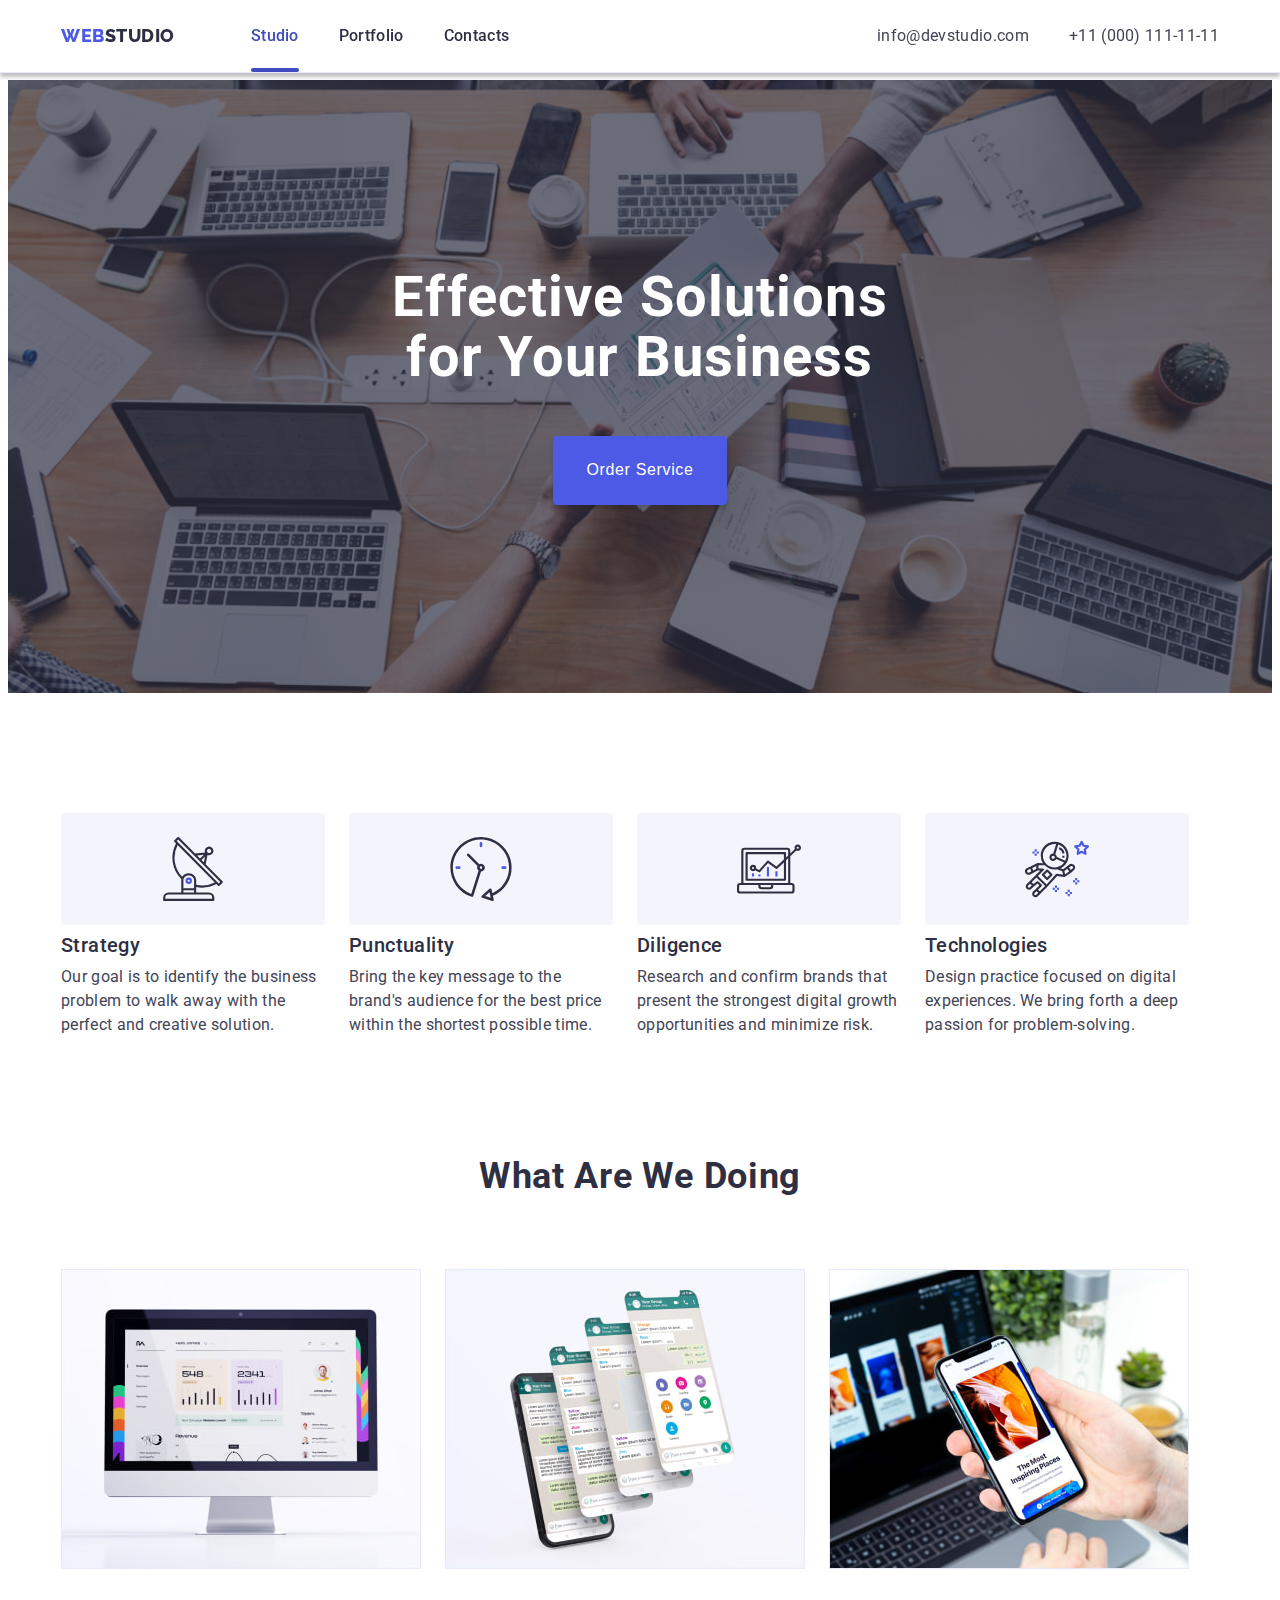
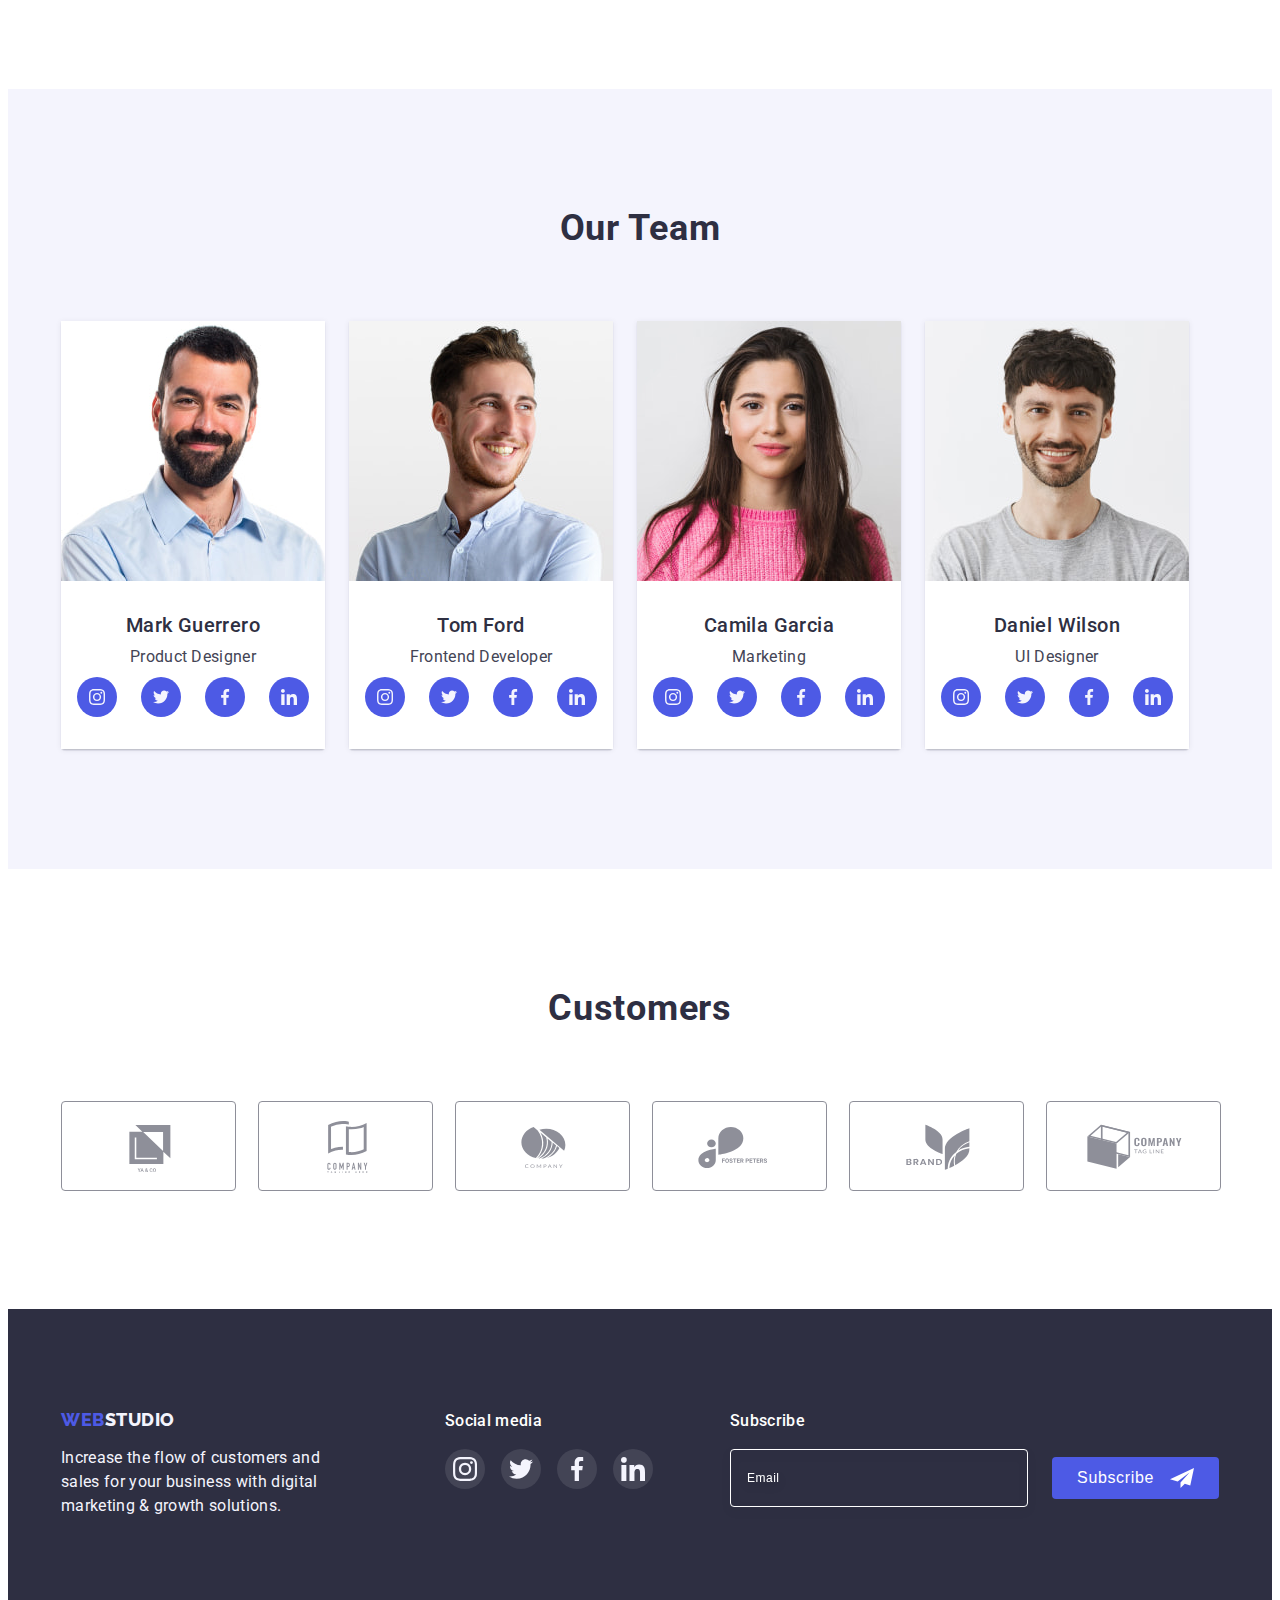
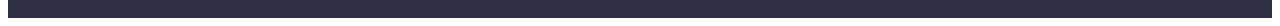
==== commit d3de9ed9: "minor fixes" ====
--- a/index.html
+++ b/index.html
@@ -390,53 +390,51 @@
       <p class="modal-title">Leave your contacts and we will call you back</p>
       <form class="modal-form">
         <div class="modal-field">
-          <label class="modal-label">
-            <span class="modal-label-text">Name</span>
-            <div class="modal-input-wrap">
-              <input type="text" class="modal-input" name="user_name" required minlength="2" maxlength="50">
-              <svg class="modal-input-icon person" width="18" height="18">
-                <use href="./images/icons.svg#icon-person"></use>
-              </svg>
-            </div>
-          </label>
+          <label for="user-name" class="modal-label">
+            <span class="modal-label-text">Name</span></label>
+          <div class="modal-input-wrap">
+            <input id="user-name" type="text" class="modal-input" name="user_name" required minlength="2"
+              maxlength="50">
+            <svg class="modal-input-icon" width="18" height="18">
+              <use href="./images/icons.svg#icon-person"></use>
+            </svg>
+          </div>
         </div>
         <div class="modal-field">
-          <label class="modal-label">
-            <span class="modal-label-text">Phone</span>
-            <div class="modal-input-wrap">
-              <input type="tel" class="modal-input" name="user_phone" required>
-              <svg class="modal-input-icon" width="18" height="24">
-                <use href="./images/icons.svg#icon-phone"></use>
-              </svg>
-            </div>
-          </label>
+          <label for="user-phone" class="modal-label">
+            <span class="modal-label-text">Phone</span></label>
+          <div class="modal-input-wrap">
+            <input id="user-phone" type="tel" class="modal-input" name="user_phone" required>
+            <svg class="modal-input-icon" width="18" height="24">
+              <use href="./images/icons.svg#icon-phone"></use>
+            </svg>
+          </div>
         </div>
         <div class="modal-field">
-          <label class="modal-label">
-            <span class="modal-label-text">Email</span>
-            <div class="modal-input-wrap">
-              <input type="email" class="modal-input" name="user_email" required>
-              <svg class="modal-input-icon" width="18" height="24">
-                <use href="./images/icons.svg#icon-email"></use>
-              </svg>
-            </div>
-          </label>
+          <label for="user-email" class="modal-label">
+            <span class="modal-label-text">Email</span></label>
+          <div class="modal-input-wrap">
+            <input id="user-email" type="email" class="modal-input" name="user_email" required>
+            <svg class="modal-input-icon" width="18" height="24">
+              <use href="./images/icons.svg#icon-email"></use>
+            </svg>
+          </div>
         </div>
         <div class="modal-field-textarea">
-          <label class="modal-label">
-            <span class="modal-label-text">Comment</span>
-            <textarea class="modal-textarea" name="user_comment" placeholder="Text input"></textarea>
-          </label>
+          <label for="user-textarea" class="modal-label">
+            <span class="modal-label-text">Comment</span></label>
+          <textarea id="user-textarea" class="modal-textarea" name="user_comment" placeholder="Text input"></textarea>
         </div>
         <div class="modal-field-check">
-          <input class="modal-input-check vis-hidden" id="privacy" name="user-privacy" type="checkbox" value="true" />
-          <label class="modal-label check-text" for="privacy">
+          <input id="privacy" class="modal-input-check vis-hidden" name="user-privacy" type="checkbox" value="true">
+          <label for="privacy" class="modal-check-label">
             <span>
               <svg class="check-icon" width="10" height="8">
                 <use href="./images/icons.svg#icon-check"></use>
               </svg>
-            </span> I accept the terms and conditions of the <a href="" class="modal-check-link">Privacy
-              Policy</a></label>
+            </span> I accept the terms and conditions of the
+            <a href="" class="modal-check-link">Privacy Policy</a>
+          </label>
         </div>
         <button type="submit" class="send-btn">Send</button>
       </form>
--- a/css/styles.css
+++ b/css/styles.css
@@ -184,27 +184,44 @@
 
 /*----------Buttons----------*/
 .hero-btn,
-.filter-btn,
+.subs-btn,
 .send-btn,
-.subs-btn {
+.filter-btn {
     font-style: normal;
     font-weight: 500;
     font-size: 16px;
     line-height: 1.5;    
     letter-spacing: 0.04em;
     cursor: pointer;
+    border: 1px solid transparent;
     border-radius: 4px;
     color: var(--color-white);
     background-color: var(--color-iris);
     padding: 16px 32px;
+    transition: background-color var(--tr-duration) var(--tr-timing-function);
 }
 
 .hero-btn {
     min-width: 169px;
     min-height: 69px;    
-    box-shadow: 0px 4px 4px rgba(0, 0, 0, 0.15);
-    border: 1px solid transparent;
-    transition: background-color var(--tr-duration) var(--tr-timing-function);
+    box-shadow: 0px 4px 4px rgba(0, 0, 0, 0.15);    
+}
+
+.subs-btn {
+    padding: 8px 24px;
+    min-height: 40px;
+    min-width: 165px;
+    display: flex;
+    justify-content: center;
+    align-self: center;    
+}
+
+.send-btn {
+    min-height: 56px;
+    min-width: 169px;
+    display: block;
+    margin: 0 auto;
+    box-shadow: 0px 4px 4px rgba(0, 0, 0, 0.15);    
 }
 
 .hero-btn:hover,
@@ -219,7 +236,7 @@
 .filter-btn {
     color: var(--color-iris);
     background-color: var(--color-cloud);
-    border: 1px solid var(--color-cornflower);
+    border-color: var(--color-cornflower);
     padding: 12px 24px;
     transition-property: color, background-color, box-shadow, border-color;
     transition-duration: var(--tr-duration);
@@ -255,14 +272,13 @@
     background-color: var(--color-ocean);
 }
 
-.send-btn {
-    min-height: 56px;
-    min-width: 169px;
-    display: block;
-    margin: 0 auto;
-    box-shadow: 0px 4px 4px rgba(0, 0, 0, 0.15);
-    border: 1px solid transparent;
-    transition: background-color var(--tr-duration) var(--tr-timing-function);
+.close-btn .close-btn-icon {
+    transition: fill var(--tr-duration) var(--tr-timing-function)
+}
+
+.close-btn:hover .close-btn-icon,
+.close-btn:focus .close-btn-icon {
+    fill: var(--color-white);
 }
 
 /*----------Hero----------*/
@@ -581,7 +597,6 @@
 }
 .footer-container {
     display: flex;
-    justify-content: space-between;
 }
 
 .footer-wrap {
@@ -644,7 +659,7 @@
 }
 
 .footer-subs {
-    margin-left: 80px;
+    margin-left: auto;
 }
 
 .footer-form {
@@ -654,7 +669,7 @@
 }
 
 .footer-input {
-    width: 100%;
+    width: 264px;
     height: 40px;
     border: 1px solid var(--color-white);
     filter: drop-shadow(0px 4px 4px rgba(0, 0, 0, 0.15));
@@ -676,17 +691,6 @@
 .footer-input:hover,
 .footer-input:focus {
     border: 1px solid var(--color-iris);
-}
-
-.subs-btn {
-    padding: 8px 24px;
-    min-height: 40px;
-    min-width: 165px;
-    display: flex;
-    justify-content: center;
-    align-self: center;
-    border: 1px solid transparent;
-    transition: background-color var(--tr-duration) var(--tr-timing-function);
 }
 
 .footer-icon {
@@ -708,11 +712,10 @@
 }
 .modal {
     width: 408px;
-    min-height: 576px;
     background-color: var(--color-dairy);
     box-shadow: 0px 1px 1px rgba(0, 0, 0, 0.14), 0px 1px 3px rgba(0, 0, 0, 0.12), 0px 2px 1px rgba(0, 0, 0, 0.2);
     border-radius: 4px;
-    padding: 72px 24px 24px 24px;
+    padding: 72px 24px 24px;
     position: relative;
     top: 50%;
     left: 50%;
@@ -751,26 +754,21 @@
     transform: translateY(-50%);
 }
 
-.person {
-    top: 50%;
-    transform: translateY(-50%);
-}
-
 .modal-field {
     margin-bottom: 8px;
 }
 
-.modal-label,
-.modal-label-text {
+.modal-label {
+    display: block;
+    margin-bottom: 4px;
+}
+
+.modal-label-text,
+.modal-check-label {
     font-size: 12px;
     line-height: 1.17;
     letter-spacing: 0.04em;
-    color: var(--color-light-slate);
-}
-
-.modal-label-text {
-    display: inline-block;
-    margin-bottom: 4px;
+    color: var(--color-light-slate);    
 }
 
 .modal-input,
@@ -791,8 +789,8 @@
     border: 1px solid var(--color-iris);
 }
 
-.modal-input:hover+.modal-input-icon,
-.modal-input:focus+.modal-input-icon {
+.modal-input:hover + .modal-input-icon,
+.modal-input:focus + .modal-input-icon {
     transition: fill var(--tr-duration) var(--tr-timing-function);
 }
 .modal-input:hover + .modal-input-icon,
@@ -819,13 +817,12 @@
     margin-bottom: 24px;
 }
 
-.check-text {
-    display: flex;
-    align-items: center;
-    gap: 8px;
-}
-
-.check-text span {
+.modal-check-label {
+    display: flex;
+    align-items: center;
+}
+
+.modal-check-label span {
     width: 16px;
     height: 16px;
     border-radius: 2px;
@@ -833,28 +830,31 @@
     display: flex;
     align-items: center;
     justify-content: center;
+    margin-right: 8px;
     fill: transparent;
     transition-property: background-color, border-color, fill;
     transition-duration:  var(--tr-duration);
     transition-timing-function: var(--tr-timing-function);
 }
 
-.modal-input-check:checked + .check-text span {
+.modal-input-check:checked + .modal-check-label span {
     background-color: var(--color-ocean);
     border-color: var(--color-ocean);
     fill: var(--color-white);
 }
 
-.modal-input-check:hover + .check-text span,
-.modal-input-check:focus + .check-text span {
+.modal-input-check:hover + .modal-check-label span,
+.modal-input-check:focus + .modal-check-label span {
     border-color: var(--color-ocean);   
 }
 
 .modal-check-link {
+    margin-left: 3px;
     transition: color var(--tr-duration) var(--tr-timing-function);
+    color: var(--color-iris)
 }
 
 .modal-check-link:hover,
 .modal-check-link:focus {
-    color: var(--color-iris);
+    color: var(--color-ocean);
 }